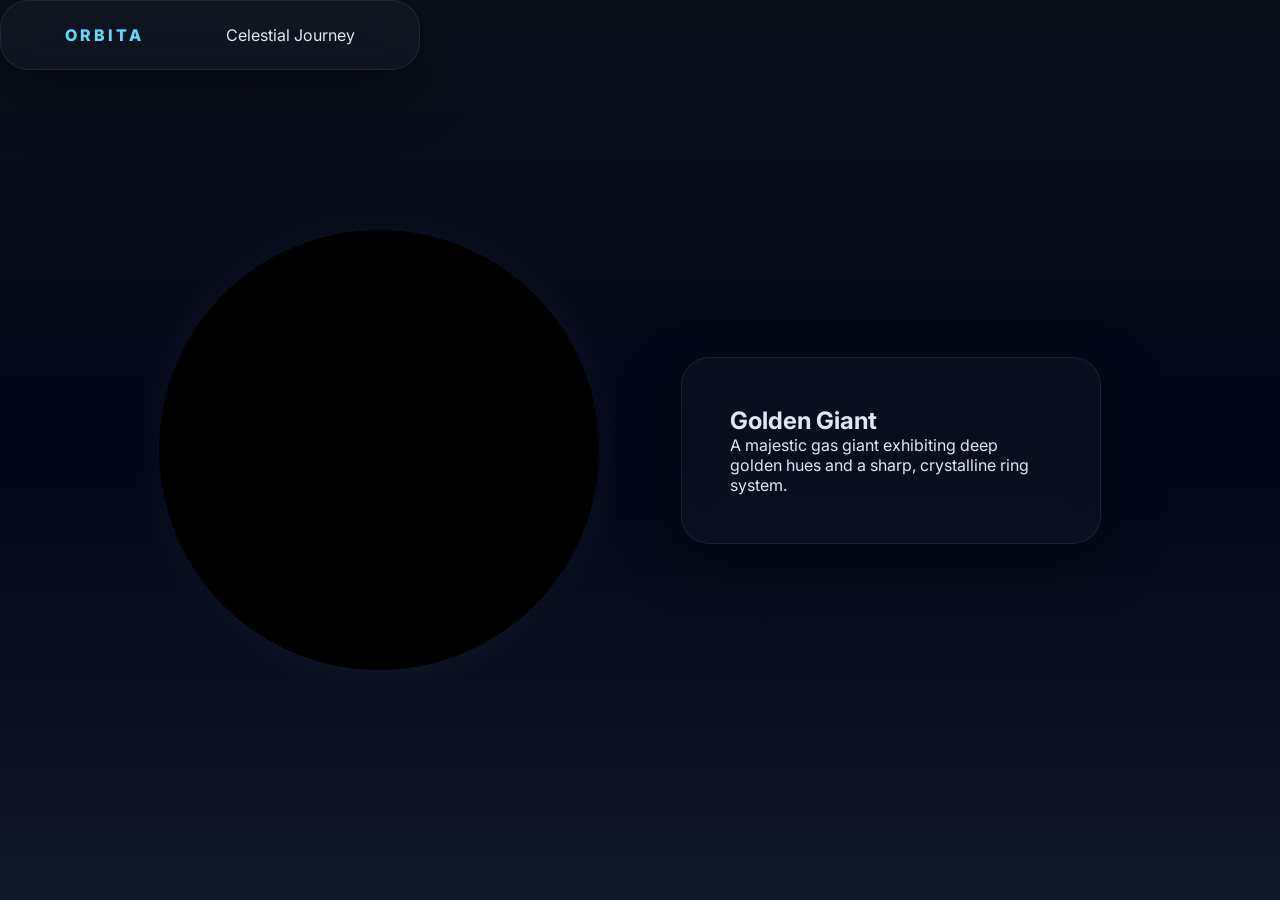
==== Aman/web-1/index.html @ 95250ec5 "orbita-web" ====
<!DOCTYPE html>
<html lang="en">
<head>
    <meta charset="UTF-8">
    <meta name="viewport" content="width=device-width, initial-scale=1.0">
    <title>ORBITA | Deep Space Portfolio</title>
    <link rel="stylesheet" href="style.css">
    <link href="https://fonts.googleapis.com/css2?family=Inter:wght@300;400;800&display=swap" rel="stylesheet">
</head>
<body>

    <nav class="navbar glass">
        <div class="logo">ORBITA</div>
        <div class="nav-links">
            <span>Celestial Journey</span>
        </div>
    </nav>

    <main class="container">
        <section class="planet-section">
            <div class="planet-visual"><div class="sphere img-p1"></div></div>
            <div class="planet-info glass">
                <h1>Golden Giant</h1>
                <p>A majestic gas giant exhibiting deep golden hues and a sharp, crystalline ring system.</p>
            </div>
        </section>

        <section class="planet-section">
            <div class="planet-visual"><div class="sphere img-p2"></div></div>
            <div class="planet-info glass">
                <h1>Saturn's Edge</h1>
                <p>Observe the granular detail of the rings, composed of millions of ice and rock particles.</p>
            </div>
        </section>

        <section class="planet-section">
            <div class="planet-visual"><div class="sphere img-p3"></div></div>
            <div class="planet-info glass">
                <h1>Aquatic World</h1>
                <p>A vibrant celestial body dominated by vast oceans and a protective atmosphere.</p>
            </div>
        </section>

        <section class="planet-section">
            <div class="planet-visual"><div class="sphere img-p4"></div></div>
            <div class="planet-info glass">
                <h1>Surface Topography</h1>
                <p>Radar mapping reveals the scorched, volcanic plains hidden beneath a thick cloud layer.</p>
            </div>
        </section>

        <section class="planet-section">
            <div class="planet-visual"><div class="sphere img-p5"></div></div>
            <div class="planet-info glass">
                <h1>Luminous Blue</h1>
                <p>An exoplanet featuring high-altitude ice crystals and a radiant blue scattered sky.</p>
            </div>
        </section>

        <section class="planet-section">
            <div class="planet-visual"><div class="sphere img-p6"></div></div>
            <div class="planet-info glass">
                <h1>Silent Orbit</h1>
                <p>A serene world hanging in the velvet silence of the outer solar system.</p>
            </div>
        </section>
        
        <section class="planet-section">
            <div class="planet-visual"><div class="sphere img-p7"></div></div>
            <div class="planet-info glass">
                <h1>The Ringmaster</h1>
                <p>The sixth planet from the Sun, famous for its extensive and beautiful ring system.</p>
            </div>
        </section>

        <section class="planet-section">
            <div class="planet-visual"><div class="sphere img-p8"></div></div>
            <div class="planet-info glass">
                <h1>Crimson Deserts</h1>
                <p>A rust-colored world defined by towering volcanoes and ancient, winding riverbeds frozen in time.</p>
            </div>
        </section>

        <section class="planet-section">
            <div class="planet-visual"><div class="sphere img-p9"></div></div>
            <div class="planet-info glass">
                <h1>Emerald Oasis</h1>
                <p>A rare terrestrial gem cradling life within its swirling clouds and deep sapphire basins.</p>
            </div>
        </section>
    </main>

    <script src="script.js"></script>
</body>
</html>
---- Aman/web-1/style.css ----
* { margin: 0; padding: 0; box-sizing: border-box; }

body {
    background: linear-gradient(180deg, #0a0f1a 0%, #020617 50%, #111827 100%);
    color: #e2e8f0;
    font-family: 'Inter', -apple-system, sans-serif;
    overflow: hidden;
}

.container {
    height: 100vh;
    overflow-y: scroll;
    scroll-snap-type: y mandatory;
    scroll-behavior: smooth;
}

.planet-section {
    height: 100vh;
    display: flex;
    align-items: center;
    justify-content: space-around;
    padding: 0 10%;
    scroll-snap-align: start;
}

.sphere {
    width: 400px;
    height: 400px;
    border-radius: 50%;
    background-size: cover;
    background-position: center;
    /* This inner shadow creates the 3D spherical effect */
    box-shadow: inset -30px -30px 70px rgba(0,0,0,0.9), 0 0 40px rgba(255,255,255,0.05);
    transition: transform 1.2s cubic-bezier(0.1, 1, 0.2, 1);
    background-color: #000; /* Keeps images with white backgrounds clean */
}

/* Image Integration */
.img-p1 { background-image: url('https://imgs.search.brave.com/tQeuYgsPbEvCzmIBMovWlY2BPvqAmj9EMXo7SExNDPQ/rs:fit:860:0:0:0/g:ce/aHR0cHM6Ly9tZWRp/YS5pc3RvY2twaG90/by5jb20vaWQvMTMw/NDAwMTM4Mi9waG90/by9zYXR1cm4tcGxh/bmV0LWdhcy1naWFu/dC0zZC1pbGx1c3Ry/YXRpb24tYmlnLXBs/YW5ldC13aXRoLXJp/bmcuanBnP3M9NjEyeDYx/MiZ3PTAmaz0yMCZjPWhuT1A2N3FM/VjFYcng2bWZ2cHpS/cXpGRE0wMXdUTDE5/cllYVEZ0cWdXcWM9'); }
.img-p2 { background-image: url('https://imgs.search.brave.com/FXDh12Mtr2i9oneaP8tMz9GBTfhMQ2XdVNe_d32BytY/rs:fit:500:0:1:0/g:ce/aHR0cHM6Ly9tZWRp/YS5nZXR0eWltYWdl/cy5jb20vaWQvMTUw/NzIxNTg0Ni9waG90/by9wbGFuZXQtc2F0/dXJuLmpwZz9zPTYx/Mng2MTImdz0wJms9/MjAmYz1YSUxvUGlC/WkFrTFBVM2l6R2xr/S3Npd2dMTkFXQnR6/TmcyblQwTEFWaVlr/PQ'); }
.img-p3 { background-image: url('https://imgs.search.brave.com/UDmBDSyn4u0bhZ2JC2B7IkX4-fL2xpRlBkn7ME9EZNE/rs:fit:500:0:1:0/g:ce/aHR0cHM6Ly9jZG4u/bW9zLmNtcy5mdXR1/cmVjZG4ubmV0L0tG/d1M2eEU2QTU4WXR0/ZHVONzcyd0EuanBn'); }
.img-p4 { background-image: url('https://imgs.search.brave.com/d9590UkEjFqTsePpWLg-2gyf0o5jUA9tLy3MxNkdFAU/rs:fit:860:0:0:0/g:ce/aHR0cHM6Ly9tZWRp/YS5nZXR0eWltYWdl/cy5jb20vaWQvNTQy/MzY1NjEyL3Bob3Rv/L3RoZS1wbGFuZXQt/dmVudXMtaXMtY2Fw/dHVyZWQtYnktdGhl/LW1hZ2VsbGFuLXBy/b2Jlcy1tYXBwaW5n/LXJhZGFyLWxvY2F0/aW9uLXZlbnVzLmpw/Zz9zPTYxMng2MTIm/dz0wJms9MjAmYz13/TGR3ZjRtUDdVSC1i/ckwxSnV5eDRoaDF0/YWNrajhmMXExWERl/ckRBLTRFPQ'); }
.img-p5 { background-image: url('https://imgs.search.brave.com/uTKtuBoyZL6467zBwbLwo2bIqyvqEoRIa6-5XRX-H6Q/rs:fit:860:0:0:0/g:ce/aHR0cHM6Ly9pbWcu/ZnJlZXBpay5jb20v/cHJlbWl1bS1waG90/by9wbGFuZXQtd2l0/aC1ibHVlLXNreS1j/bG91ZHMtaXRfOTQx/MjY1LTE5NTYzLmpw/Zz9zZW10PWFpc19o/eWJyaWQmdz03NDAm/cT04MA'); }
.img-p6 { background-image: url('https://imgs.search.brave.com/BgoPpq7mwx66Lt1VY7xhmNoCdVJuiHKCGlnyTPDWA_k/rs:fit:860:0:0:0/g:ce/aHR0cHM6Ly90NC5m/dGNkbi5uZXQvanBn/LzAxLzAyLzQzLzU3/LzM2MF9GXzEwMjQz/NTc5MF9lZTVQZmZB/N1djVW1DWkdiQUFK/UUNtZ2RXNmdFa2E2/Ri5qcGc'); }
.img-p7 { background-image: url('https://imgs.search.brave.com/OXOhAgWTkBa-eBngF82jHY9M4mR_YtRs1JGSlHtalS0/rs:fit:860:0:0:0/g:ce/aHR0cHM6Ly9tZWRp/YS5pc3RvY2twaG90/by5jb20vaWQvMTgy/NDM4NzM1Mi9waG90/by9zYXR1cm4tcGxh/bmV0LWluLXRoZS12/ZWx2ZXR5LWRlcHRo/cy1vZi1zcGFjZS1z/YXR1cm4tdGhlLW1h/Z25pZmljZW50LXJp/bmdlZC1naWFudC1k/YW5jZXMtaW4uanBn/P3M9NjEyeDYxMiZ3/PTAmaz0yMCZjPWtY/MVhMSDc1VWFweGNK/a0xtVWI4Z2wySEk2/bVFmbDM1QVA5VFFa/MW0tUGs9'); }
.img-p8 { background-image: url('https://imgs.search.brave.com/kkQTppYUevCHrhQtyL8kVmQLFA0fxcy9bZix5dcSrd0/rs:fit:500:0:1:0/g:ce/aHR0cHM6Ly9tZWRp/YS5pc3RvY2twaG90/by5jb20vaWQvMTE0/Mjk4MDg3Ni9waG90/by9tYXJzLXBsYW5l/dC1pc29sYXRlZC1p/bi13aGl0ZS5qcGc_/cz02MTJ4NjEyJnc9/MCZrPTIwJmM9YU5N/elJZQ2xpc3pHODhK/VXFpWVQ4V0hMaTlm/cjB6dFVYVWhRMWhJ/UVNYRT0'); }
.img-p9 { background-image: url('https://imgs.search.brave.com/E9ZiPZlI6DV61P3_UUmAVBPp88P5tbklHVY1bHqYS1o/rs:fit:500:0:1:0/g:ce/aHR0cHM6Ly9pLnBp/bmltZy5jb20vb3Jp/Z2luYWxzLzAwLzky/LzBmLzAwOTIwZjZj/OGE0NDA0MTZjOWJh/M2ZmY2E3NmZhYWQy/LmpwZw'); }

.glass {
    background: rgba(255, 255, 255, 0.03);
    backdrop-filter: blur(20px);
    -webkit-backdrop-filter: blur(20px);
    border: 1px solid rgba(255, 255, 255, 0.08);
    padding: 3rem;
    border-radius: 28px;
    max-width: 420px;
    box-shadow: 0 20px 60px rgba(0,0,0,0.4);
}

.navbar {
    position: fixed;
    top: 0; width: 100%;
    padding: 1.5rem 5%;
    display: flex;
    justify-content: space-between;
    z-index: 100;
}

.logo { font-weight: 800; color: #61dafb; letter-spacing: 3px; }

/* Subtle Floating Animation */
.planet-visual { animation: float 5s ease-in-out infinite; }
@keyframes float {
    0%, 100% { transform: translateY(0); }
    50% { transform: translateY(-20px); }
}
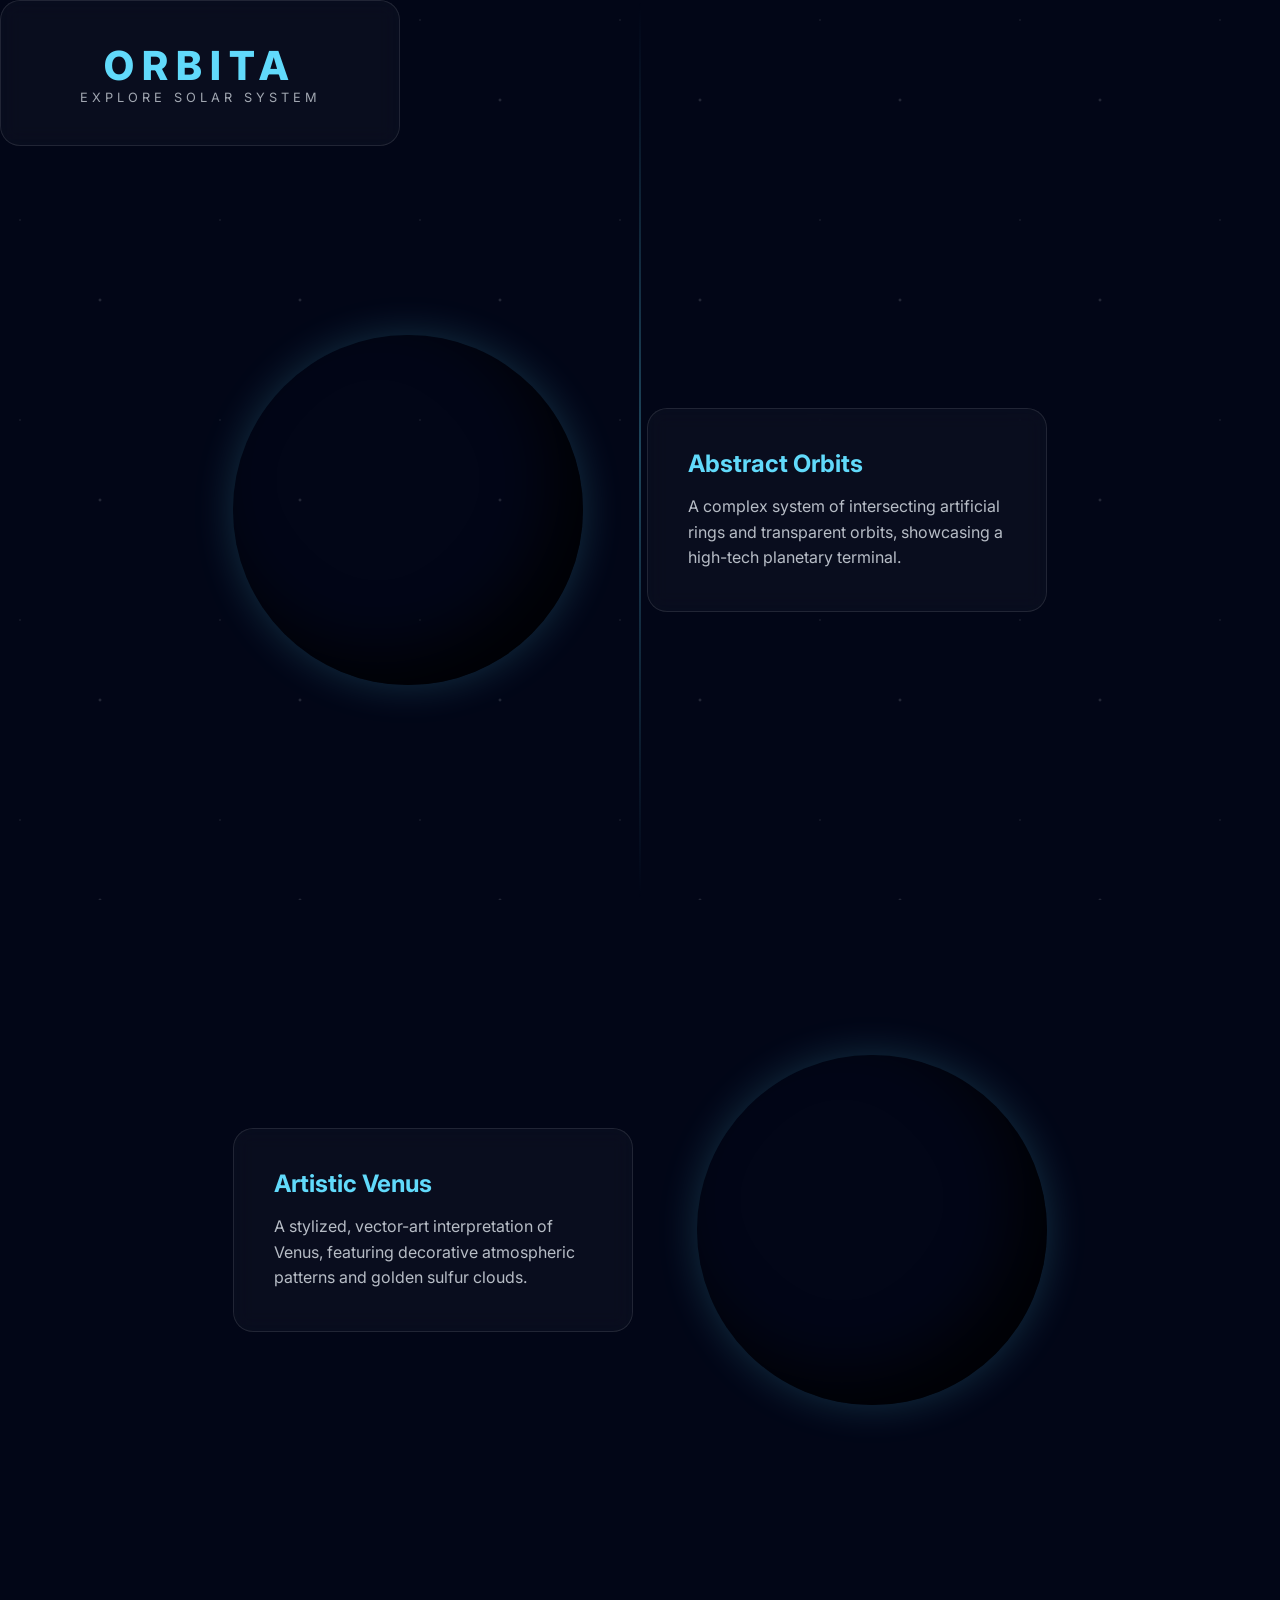
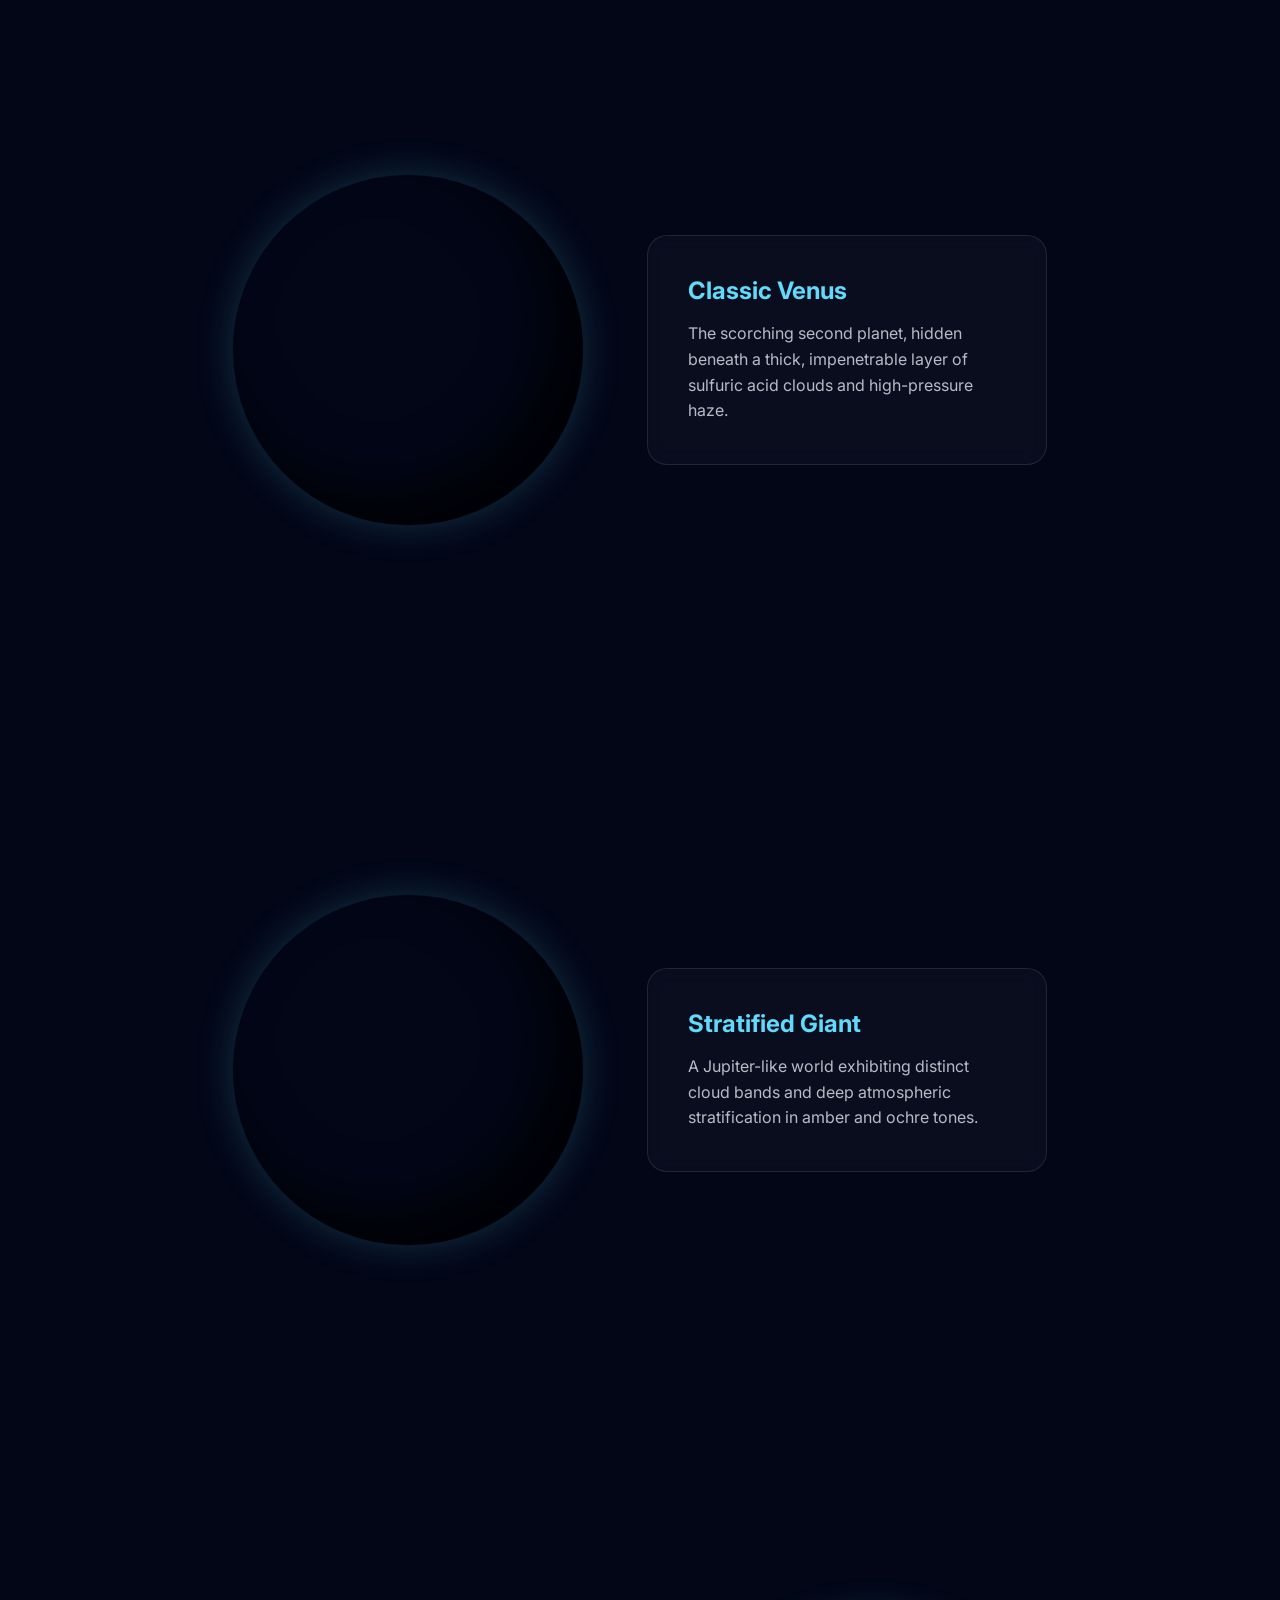
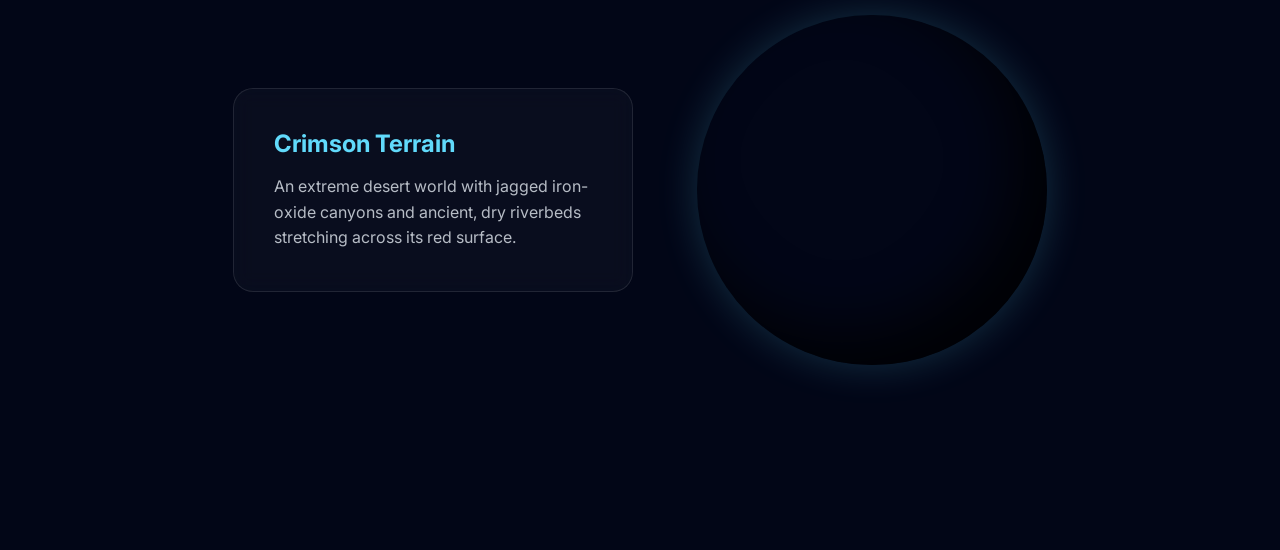
==== commit a16d25f1: "Merge branch 'main' of https://github.com/rishab11250/Prompt-Pirates yes" ====
--- a/Aman/web-1/index.html
+++ b/Aman/web-1/index.html
@@ -3,89 +3,60 @@
 <head>
     <meta charset="UTF-8">
     <meta name="viewport" content="width=device-width, initial-scale=1.0">
-    <title>ORBITA | Deep Space Portfolio</title>
+    <title>ORBITA | Explore Solar System</title>
     <link rel="stylesheet" href="style.css">
     <link href="https://fonts.googleapis.com/css2?family=Inter:wght@300;400;800&display=swap" rel="stylesheet">
 </head>
 <body>
-
+    <div class="stars"></div>
+    
     <nav class="navbar glass">
         <div class="logo">ORBITA</div>
-        <div class="nav-links">
-            <span>Celestial Journey</span>
-        </div>
+        <div class="tagline">EXPLORE SOLAR SYSTEM</div>
     </nav>
 
+    <div class="orbit-path"></div>
+
     <main class="container">
-        <section class="planet-section">
-            <div class="planet-visual"><div class="sphere img-p1"></div></div>
+        <section class="planet-row left">
+            <div class="planet-visual"><div class="sphere p1"></div></div>
             <div class="planet-info glass">
-                <h1>Golden Giant</h1>
-                <p>A majestic gas giant exhibiting deep golden hues and a sharp, crystalline ring system.</p>
+                <h1>Abstract Orbits</h1>
+                <p>A complex system of intersecting artificial rings and transparent orbits, showcasing a high-tech planetary terminal.</p>
             </div>
         </section>
 
-        <section class="planet-section">
-            <div class="planet-visual"><div class="sphere img-p2"></div></div>
+        <section class="planet-row right">
+            <div class="planet-visual"><div class="sphere p2"></div></div>
             <div class="planet-info glass">
-                <h1>Saturn's Edge</h1>
-                <p>Observe the granular detail of the rings, composed of millions of ice and rock particles.</p>
+                <h1>Artistic Venus</h1>
+                <p>A stylized, vector-art interpretation of Venus, featuring decorative atmospheric patterns and golden sulfur clouds.</p>
             </div>
         </section>
 
-        <section class="planet-section">
-            <div class="planet-visual"><div class="sphere img-p3"></div></div>
+        <section class="planet-row left">
+            <div class="planet-visual"><div class="sphere p3"></div></div>
             <div class="planet-info glass">
-                <h1>Aquatic World</h1>
-                <p>A vibrant celestial body dominated by vast oceans and a protective atmosphere.</p>
+                <h1>Classic Venus</h1>
+                <p>The scorching second planet, hidden beneath a thick, impenetrable layer of sulfuric acid clouds and high-pressure haze.</p>
             </div>
         </section>
 
-        <section class="planet-section">
-            <div class="planet-visual"><div class="sphere img-p4"></div></div>
+       
+
+        <section class="planet-row left">
+            <div class="planet-visual"><div class="sphere p5"></div></div>
             <div class="planet-info glass">
-                <h1>Surface Topography</h1>
-                <p>Radar mapping reveals the scorched, volcanic plains hidden beneath a thick cloud layer.</p>
+                <h1>Stratified Giant</h1>
+                <p>A Jupiter-like world exhibiting distinct cloud bands and deep atmospheric stratification in amber and ochre tones.</p>
             </div>
         </section>
 
-        <section class="planet-section">
-            <div class="planet-visual"><div class="sphere img-p5"></div></div>
+        <section class="planet-row right">
+            <div class="planet-visual"><div class="sphere p6"></div></div>
             <div class="planet-info glass">
-                <h1>Luminous Blue</h1>
-                <p>An exoplanet featuring high-altitude ice crystals and a radiant blue scattered sky.</p>
-            </div>
-        </section>
-
-        <section class="planet-section">
-            <div class="planet-visual"><div class="sphere img-p6"></div></div>
-            <div class="planet-info glass">
-                <h1>Silent Orbit</h1>
-                <p>A serene world hanging in the velvet silence of the outer solar system.</p>
-            </div>
-        </section>
-        
-        <section class="planet-section">
-            <div class="planet-visual"><div class="sphere img-p7"></div></div>
-            <div class="planet-info glass">
-                <h1>The Ringmaster</h1>
-                <p>The sixth planet from the Sun, famous for its extensive and beautiful ring system.</p>
-            </div>
-        </section>
-
-        <section class="planet-section">
-            <div class="planet-visual"><div class="sphere img-p8"></div></div>
-            <div class="planet-info glass">
-                <h1>Crimson Deserts</h1>
-                <p>A rust-colored world defined by towering volcanoes and ancient, winding riverbeds frozen in time.</p>
-            </div>
-        </section>
-
-        <section class="planet-section">
-            <div class="planet-visual"><div class="sphere img-p9"></div></div>
-            <div class="planet-info glass">
-                <h1>Emerald Oasis</h1>
-                <p>A rare terrestrial gem cradling life within its swirling clouds and deep sapphire basins.</p>
+                <h1>Crimson Terrain</h1>
+                <p>An extreme desert world with jagged iron-oxide canyons and ancient, dry riverbeds stretching across its red surface.</p>
             </div>
         </section>
     </main>
--- a/Aman/web-1/style.css
+++ b/Aman/web-1/style.css
@@ -1,76 +1,101 @@
 * { margin: 0; padding: 0; box-sizing: border-box; }
 
 body {
-    background: linear-gradient(180deg, #0a0f1a 0%, #020617 50%, #111827 100%);
+    background: #020617;
     color: #e2e8f0;
-    font-family: 'Inter', -apple-system, sans-serif;
-    overflow: hidden;
+    font-family: 'Inter', sans-serif;
+    overflow-x: hidden;
 }
 
-.container {
-    height: 100vh;
-    overflow-y: scroll;
-    scroll-snap-type: y mandatory;
-    scroll-behavior: smooth;
+/* Background & Orbit Line */
+.stars {
+    position: fixed;
+    top: 0; left: 0; width: 100%; height: 100%;
+    background: radial-gradient(1px 1px at 10% 10%, #fff, transparent),
+                radial-gradient(2px 2px at 50% 50%, #fff, transparent);
+    background-size: 200px 200px;
+    opacity: 0.2;
+    z-index: -1;
 }
 
-.planet-section {
-    height: 100vh;
-    display: flex;
-    align-items: center;
-    justify-content: space-around;
-    padding: 0 10%;
-    scroll-snap-align: start;
+.orbit-path {
+    position: fixed;
+    top: 0; left: 50%;
+    width: 2px; height: 100%;
+    background: linear-gradient(to bottom, transparent, rgba(97, 218, 251, 0.3), transparent);
+    transform: translateX(-50%);
+    z-index: 0;
 }
 
-.sphere {
-    width: 400px;
-    height: 400px;
-    border-radius: 50%;
-    background-size: cover;
-    background-position: center;
-    /* This inner shadow creates the 3D spherical effect */
-    box-shadow: inset -30px -30px 70px rgba(0,0,0,0.9), 0 0 40px rgba(255,255,255,0.05);
-    transition: transform 1.2s cubic-bezier(0.1, 1, 0.2, 1);
-    background-color: #000; /* Keeps images with white backgrounds clean */
-}
-
-/* Image Integration */
-.img-p1 { background-image: url('https://imgs.search.brave.com/tQeuYgsPbEvCzmIBMovWlY2BPvqAmj9EMXo7SExNDPQ/rs:fit:860:0:0:0/g:ce/aHR0cHM6Ly9tZWRp/YS5pc3RvY2twaG90/by5jb20vaWQvMTMw/NDAwMTM4Mi9waG90/by9zYXR1cm4tcGxh/bmV0LWdhcy1naWFu/dC0zZC1pbGx1c3Ry/YXRpb24tYmlnLXBs/YW5ldC13aXRoLXJp/bmcuanBnP3M9NjEyeDYx/MiZ3PTAmaz0yMCZjPWhuT1A2N3FM/VjFYcng2bWZ2cHpS/cXpGRE0wMXdUTDE5/cllYVEZ0cWdXcWM9'); }
-.img-p2 { background-image: url('https://imgs.search.brave.com/FXDh12Mtr2i9oneaP8tMz9GBTfhMQ2XdVNe_d32BytY/rs:fit:500:0:1:0/g:ce/aHR0cHM6Ly9tZWRp/YS5nZXR0eWltYWdl/cy5jb20vaWQvMTUw/NzIxNTg0Ni9waG90/by9wbGFuZXQtc2F0/dXJuLmpwZz9zPTYx/Mng2MTImdz0wJms9/MjAmYz1YSUxvUGlC/WkFrTFBVM2l6R2xr/S3Npd2dMTkFXQnR6/TmcyblQwTEFWaVlr/PQ'); }
-.img-p3 { background-image: url('https://imgs.search.brave.com/UDmBDSyn4u0bhZ2JC2B7IkX4-fL2xpRlBkn7ME9EZNE/rs:fit:500:0:1:0/g:ce/aHR0cHM6Ly9jZG4u/bW9zLmNtcy5mdXR1/cmVjZG4ubmV0L0tG/d1M2eEU2QTU4WXR0/ZHVONzcyd0EuanBn'); }
-.img-p4 { background-image: url('https://imgs.search.brave.com/d9590UkEjFqTsePpWLg-2gyf0o5jUA9tLy3MxNkdFAU/rs:fit:860:0:0:0/g:ce/aHR0cHM6Ly9tZWRp/YS5nZXR0eWltYWdl/cy5jb20vaWQvNTQy/MzY1NjEyL3Bob3Rv/L3RoZS1wbGFuZXQt/dmVudXMtaXMtY2Fw/dHVyZWQtYnktdGhl/LW1hZ2VsbGFuLXBy/b2Jlcy1tYXBwaW5n/LXJhZGFyLWxvY2F0/aW9uLXZlbnVzLmpw/Zz9zPTYxMng2MTIm/dz0wJms9MjAmYz13/TGR3ZjRtUDdVSC1i/ckwxSnV5eDRoaDF0/YWNrajhmMXExWERl/ckRBLTRFPQ'); }
-.img-p5 { background-image: url('https://imgs.search.brave.com/uTKtuBoyZL6467zBwbLwo2bIqyvqEoRIa6-5XRX-H6Q/rs:fit:860:0:0:0/g:ce/aHR0cHM6Ly9pbWcu/ZnJlZXBpay5jb20v/cHJlbWl1bS1waG90/by9wbGFuZXQtd2l0/aC1ibHVlLXNreS1j/bG91ZHMtaXRfOTQx/MjY1LTE5NTYzLmpw/Zz9zZW10PWFpc19o/eWJyaWQmdz03NDAm/cT04MA'); }
-.img-p6 { background-image: url('https://imgs.search.brave.com/BgoPpq7mwx66Lt1VY7xhmNoCdVJuiHKCGlnyTPDWA_k/rs:fit:860:0:0:0/g:ce/aHR0cHM6Ly90NC5m/dGNkbi5uZXQvanBn/LzAxLzAyLzQzLzU3/LzM2MF9GXzEwMjQz/NTc5MF9lZTVQZmZB/N1djVW1DWkdiQUFK/UUNtZ2RXNmdFa2E2/Ri5qcGc'); }
-.img-p7 { background-image: url('https://imgs.search.brave.com/OXOhAgWTkBa-eBngF82jHY9M4mR_YtRs1JGSlHtalS0/rs:fit:860:0:0:0/g:ce/aHR0cHM6Ly9tZWRp/YS5pc3RvY2twaG90/by5jb20vaWQvMTgy/NDM4NzM1Mi9waG90/by9zYXR1cm4tcGxh/bmV0LWluLXRoZS12/ZWx2ZXR5LWRlcHRo/cy1vZi1zcGFjZS1z/YXR1cm4tdGhlLW1h/Z25pZmljZW50LXJp/bmdlZC1naWFudC1k/YW5jZXMtaW4uanBn/P3M9NjEyeDYxMiZ3/PTAmaz0yMCZjPWtY/MVhMSDc1VWFweGNK/a0xtVWI4Z2wySEk2/bVFmbDM1QVA5VFFa/MW0tUGs9'); }
-.img-p8 { background-image: url('https://imgs.search.brave.com/kkQTppYUevCHrhQtyL8kVmQLFA0fxcy9bZix5dcSrd0/rs:fit:500:0:1:0/g:ce/aHR0cHM6Ly9tZWRp/YS5pc3RvY2twaG90/by5jb20vaWQvMTE0/Mjk4MDg3Ni9waG90/by9tYXJzLXBsYW5l/dC1pc29sYXRlZC1p/bi13aGl0ZS5qcGc_/cz02MTJ4NjEyJnc9/MCZrPTIwJmM9YU5N/elJZQ2xpc3pHODhK/VXFpWVQ4V0hMaTlm/cjB6dFVYVWhRMWhJ/UVNYRT0'); }
-.img-p9 { background-image: url('https://imgs.search.brave.com/E9ZiPZlI6DV61P3_UUmAVBPp88P5tbklHVY1bHqYS1o/rs:fit:500:0:1:0/g:ce/aHR0cHM6Ly9pLnBp/bmltZy5jb20vb3Jp/Z2luYWxzLzAwLzky/LzBmLzAwOTIwZjZj/OGE0NDA0MTZjOWJh/M2ZmY2E3NmZhYWQy/LmpwZw'); }
-
-.glass {
-    background: rgba(255, 255, 255, 0.03);
-    backdrop-filter: blur(20px);
-    -webkit-backdrop-filter: blur(20px);
-    border: 1px solid rgba(255, 255, 255, 0.08);
-    padding: 3rem;
-    border-radius: 28px;
-    max-width: 420px;
-    box-shadow: 0 20px 60px rgba(0,0,0,0.4);
-}
-
+/* Navigation */
 .navbar {
     position: fixed;
     top: 0; width: 100%;
-    padding: 1.5rem 5%;
-    display: flex;
-    justify-content: space-between;
+    text-align: center;
+    padding: 1.5rem;
     z-index: 100;
 }
+.logo { font-size: 2.5rem; font-weight: 800; color: #61dafb; letter-spacing: 8px; }
+.tagline { font-size: 0.8rem; letter-spacing: 4px; opacity: 0.7; }
 
-.logo { font-weight: 800; color: #61dafb; letter-spacing: 3px; }
+/* Layout Grid */
+.container { padding-top: 150px; }
 
-/* Subtle Floating Animation */
-.planet-visual { animation: float 5s ease-in-out infinite; }
-@keyframes float {
-    0%, 100% { transform: translateY(0); }
-    50% { transform: translateY(-20px); }
-}+.planet-row {
+    display: flex;
+    align-items: center;
+    justify-content: center;
+    min-height: 80vh;
+    padding: 0 5%;
+    gap: 4rem;
+    opacity: 0;
+    transition: all 1.2s ease-out;
+}
+
+.planet-row.left { transform: translateX(-100px); flex-direction: row; }
+.planet-row.right { transform: translateX(100px); flex-direction: row-reverse; }
+
+.planet-row.visible {
+    opacity: 1;
+    transform: translateX(0);
+}
+
+/* The Sphere (Shape Correction) */
+.sphere {
+    width: 350px;
+    height: 350px;
+    border-radius: 50%; /* Makes it perfectly round */
+    background-size: cover;
+    background-position: center;
+    box-shadow: 
+        inset -30px -30px 60px rgba(0,0,0,0.8),
+        0 0 40px rgba(97, 218, 251, 0.2);
+    animation: rotate 30s linear infinite;
+}
+
+@keyframes rotate {
+    from { filter: hue-rotate(0deg); }
+    to { filter: hue-rotate(360deg); }
+}
+
+/* Images */
+.p1 { background-image: url('https://images.pexels.com/photos/36008923/pexels-photo-36008923.jpeg?auto=compress&cs=tinysrgb&w=500'); }
+.p2 { background-image: url('https://media.gettyimages.com/id/1359393157/vector/venus-illustration.jpg?s=612x612&w=0&k=20&c=MvuXLwruRQCF78vDUGTwtvbF-FW0WMn4hbJscvTQIHc='); }
+.p3 { background-image: url('https://media.gettyimages.com/id/460713161/vector/venus-artwork.jpg?s=612x612&w=0&k=20&c=neRu2nnTEdyMYyLjXNSoknzw_9-ZKMAY2qw9OBiAywE='); }
+.p4 { background-image: url('https://esahubble.org/media/archives/images/medium/jupiter-auroras1.jpg'); }
+.p5 { background-image: url('https://cdn.mos.cms.futurecdn.net/uVwrSjfVvkGwk9y6zNJMob.jpg'); }
+.p6 { background-image: url('https://plus.unsplash.com/premium_photo-1678820783285-192e0355183c?fm=jpg&q=60&w=3000'); }
+
+/* Glass Cards */
+.glass {
+    background: rgba(255, 255, 255, 0.03);
+    backdrop-filter: blur(10px);
+    border: 1px solid rgba(255, 255, 255, 0.1);
+    padding: 2.5rem;
+    border-radius: 20px;
+    max-width: 400px;
+}
+
+.glass h1 { color: #61dafb; margin-bottom: 1rem; }
+.glass p { line-height: 1.6; opacity: 0.8; }
+
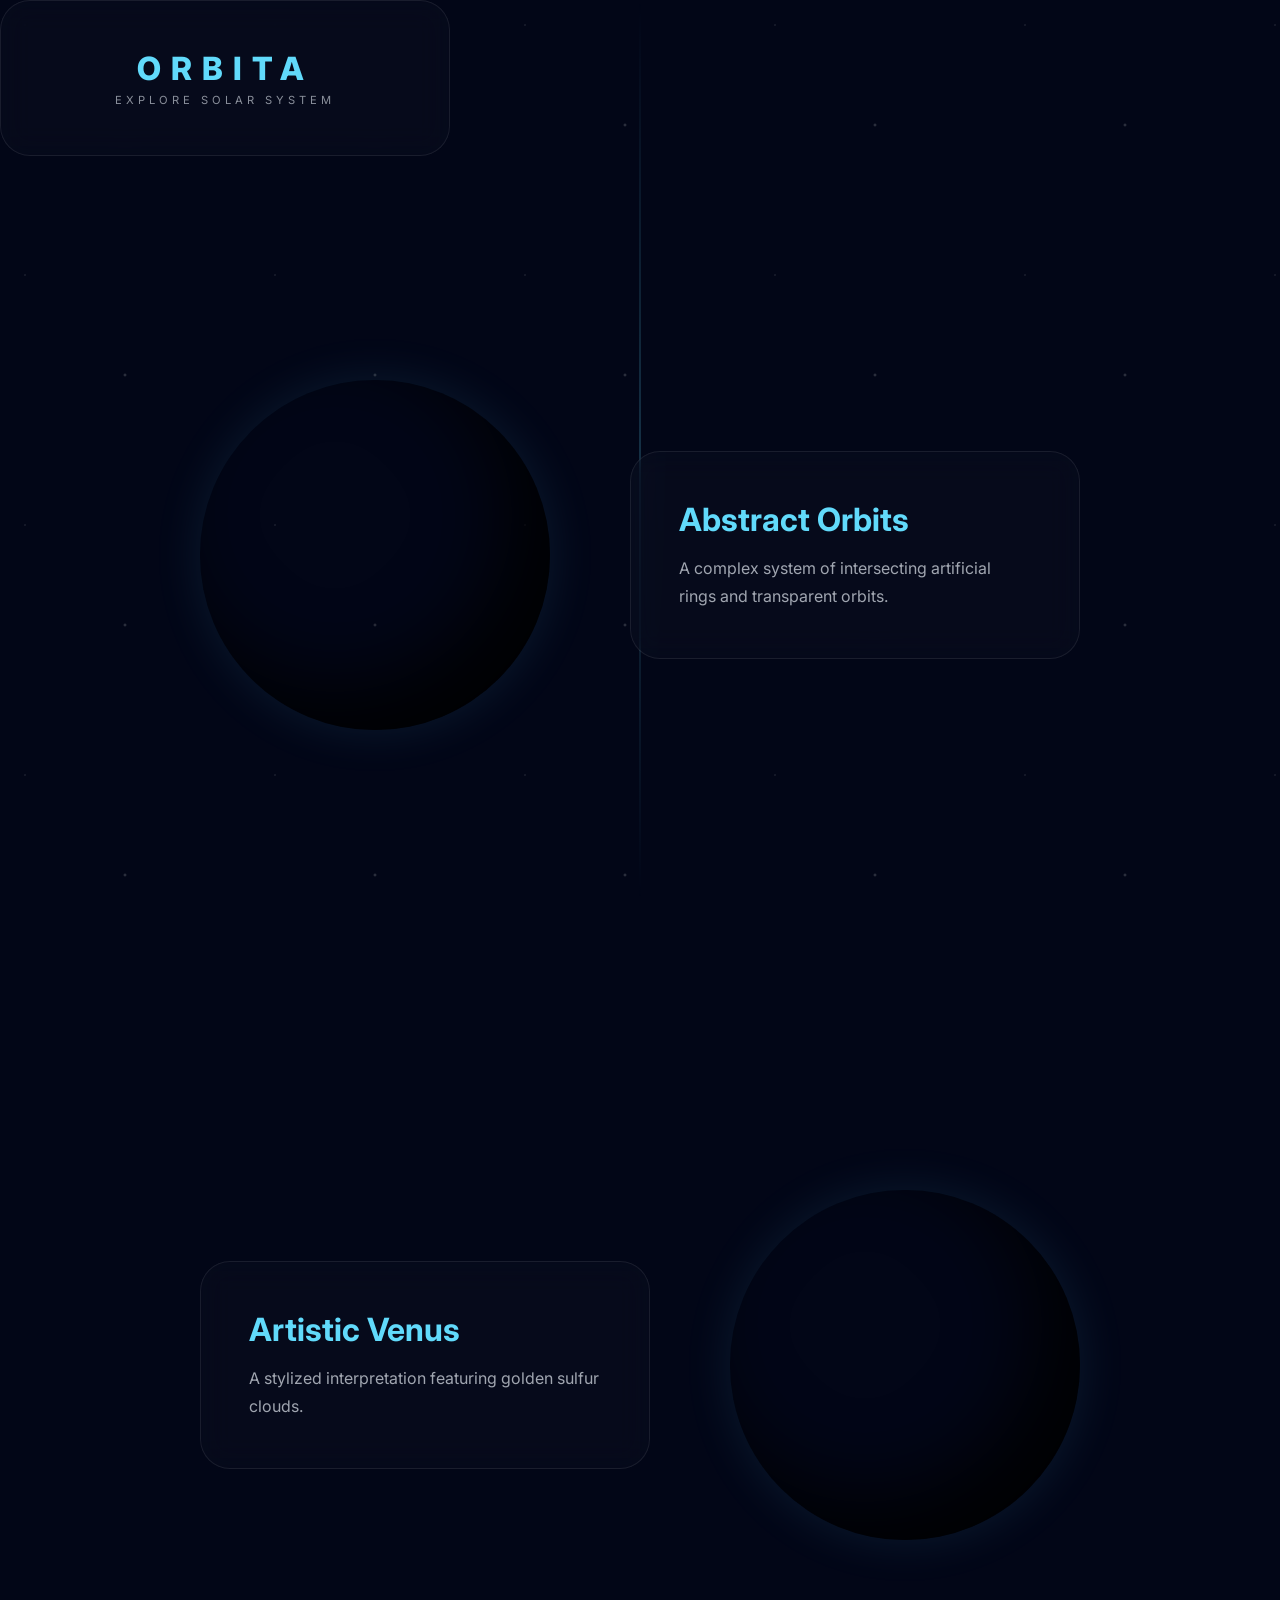
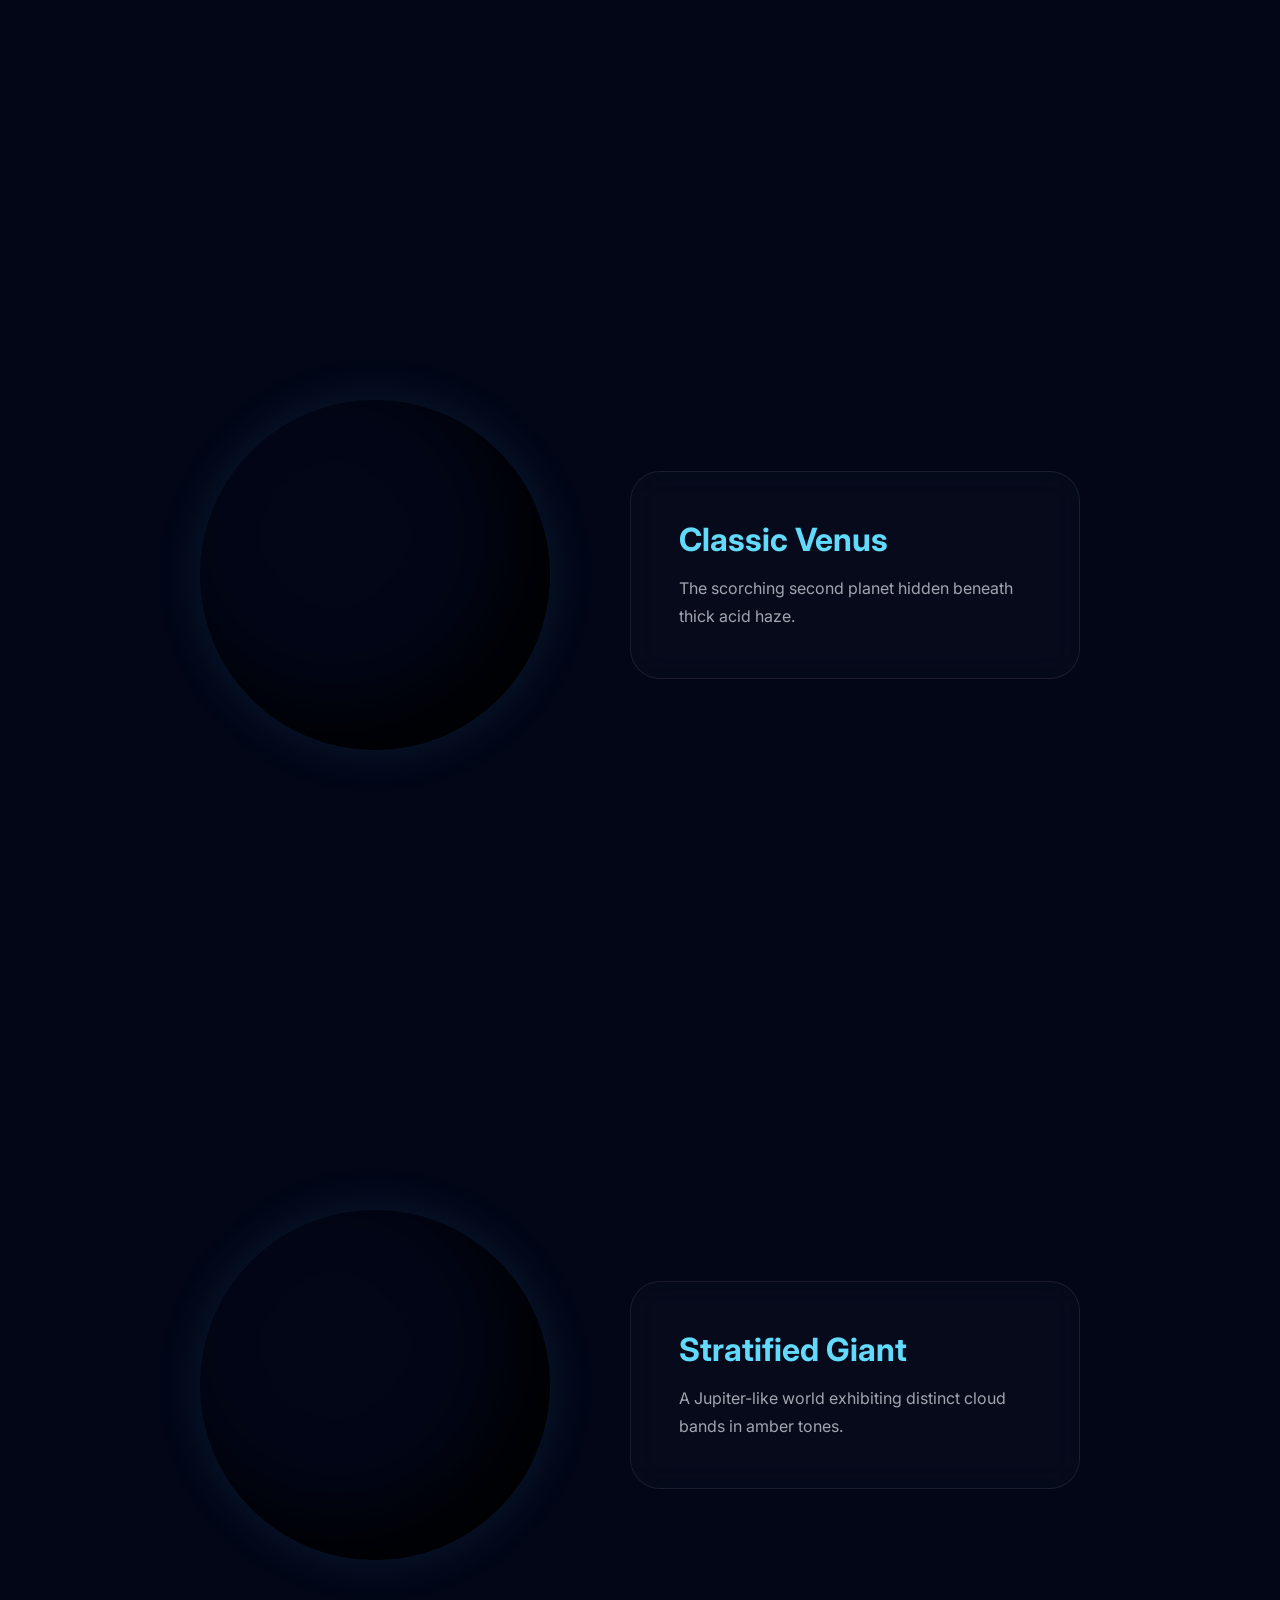
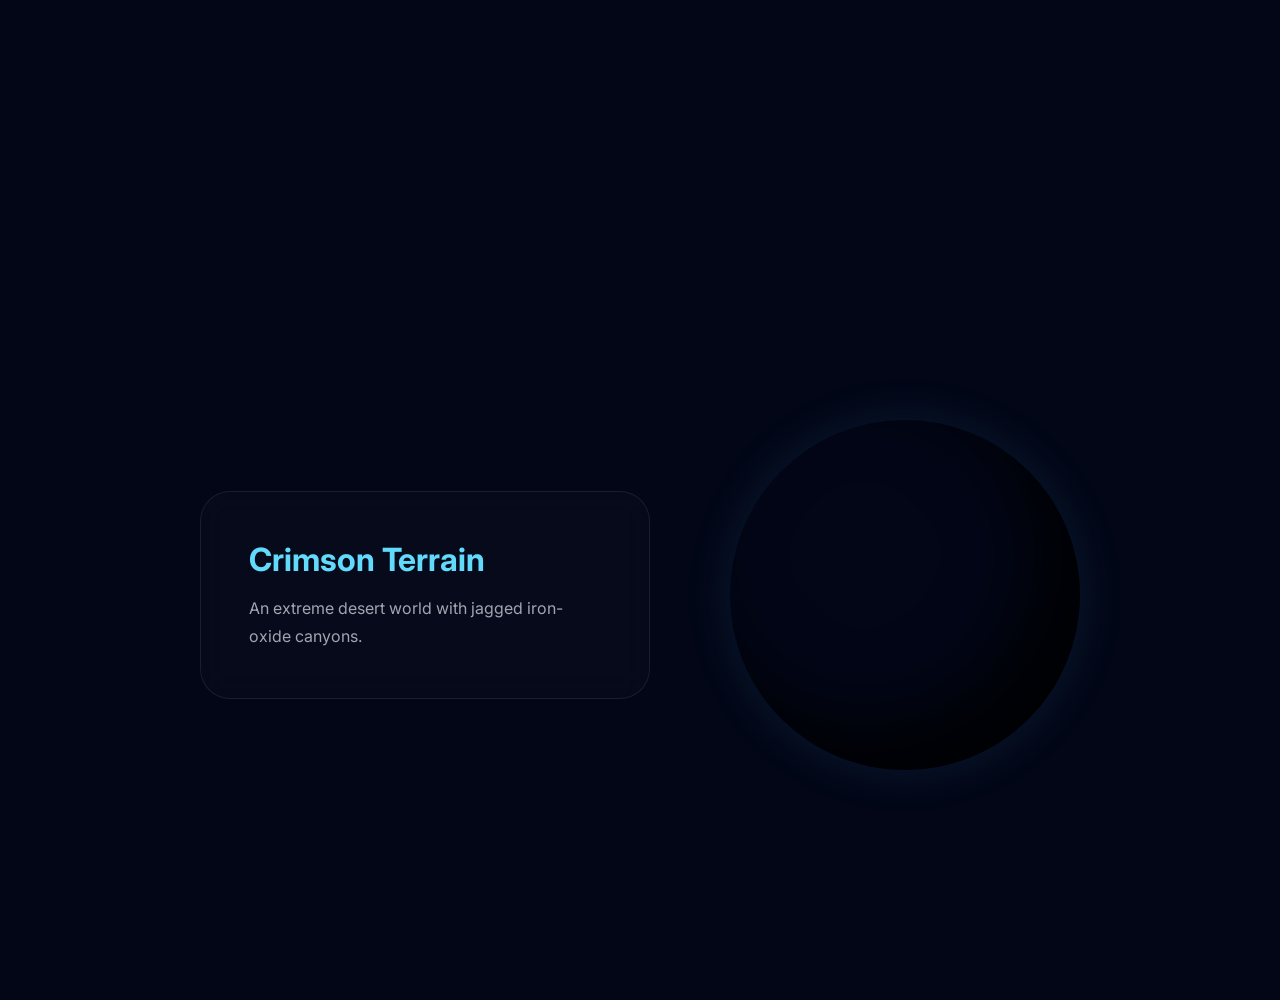
==== commit db711263: "web-2 improved" ====
--- a/Aman/web-1/index.html
+++ b/Aman/web-1/index.html
@@ -9,20 +9,23 @@
 </head>
 <body>
     <div class="stars"></div>
-    
+    <div class="orbit-path"></div>
+
+    <audio id="bg-music" loop preload="auto">
+        <source src="https://www.soundhelix.com/examples/mp3/SoundHelix-Song-1.mp3" type="audio/mpeg">
+    </audio>
+
     <nav class="navbar glass">
         <div class="logo">ORBITA</div>
         <div class="tagline">EXPLORE SOLAR SYSTEM</div>
     </nav>
-
-    <div class="orbit-path"></div>
 
     <main class="container">
         <section class="planet-row left">
             <div class="planet-visual"><div class="sphere p1"></div></div>
             <div class="planet-info glass">
                 <h1>Abstract Orbits</h1>
-                <p>A complex system of intersecting artificial rings and transparent orbits, showcasing a high-tech planetary terminal.</p>
+                <p>A complex system of intersecting artificial rings and transparent orbits.</p>
             </div>
         </section>
 
@@ -30,7 +33,7 @@
             <div class="planet-visual"><div class="sphere p2"></div></div>
             <div class="planet-info glass">
                 <h1>Artistic Venus</h1>
-                <p>A stylized, vector-art interpretation of Venus, featuring decorative atmospheric patterns and golden sulfur clouds.</p>
+                <p>A stylized interpretation featuring golden sulfur clouds.</p>
             </div>
         </section>
 
@@ -38,17 +41,15 @@
             <div class="planet-visual"><div class="sphere p3"></div></div>
             <div class="planet-info glass">
                 <h1>Classic Venus</h1>
-                <p>The scorching second planet, hidden beneath a thick, impenetrable layer of sulfuric acid clouds and high-pressure haze.</p>
+                <p>The scorching second planet hidden beneath thick acid haze.</p>
             </div>
         </section>
-
-       
 
         <section class="planet-row left">
             <div class="planet-visual"><div class="sphere p5"></div></div>
             <div class="planet-info glass">
                 <h1>Stratified Giant</h1>
-                <p>A Jupiter-like world exhibiting distinct cloud bands and deep atmospheric stratification in amber and ochre tones.</p>
+                <p>A Jupiter-like world exhibiting distinct cloud bands in amber tones.</p>
             </div>
         </section>
 
@@ -56,7 +57,7 @@
             <div class="planet-visual"><div class="sphere p6"></div></div>
             <div class="planet-info glass">
                 <h1>Crimson Terrain</h1>
-                <p>An extreme desert world with jagged iron-oxide canyons and ancient, dry riverbeds stretching across its red surface.</p>
+                <p>An extreme desert world with jagged iron-oxide canyons.</p>
             </div>
         </section>
     </main>
--- a/Aman/web-1/style.css
+++ b/Aman/web-1/style.css
@@ -7,52 +7,56 @@
     overflow-x: hidden;
 }
 
-/* Background & Orbit Line */
+/* Star Background */
 .stars {
     position: fixed;
     top: 0; left: 0; width: 100%; height: 100%;
     background: radial-gradient(1px 1px at 10% 10%, #fff, transparent),
                 radial-gradient(2px 2px at 50% 50%, #fff, transparent);
-    background-size: 200px 200px;
-    opacity: 0.2;
+    background-size: 250px 250px;
+    opacity: 0.25;
     z-index: -1;
 }
 
+/* Center Orbit Line */
 .orbit-path {
     position: fixed;
     top: 0; left: 50%;
-    width: 2px; height: 100%;
-    background: linear-gradient(to bottom, transparent, rgba(97, 218, 251, 0.3), transparent);
+    width: 1px; height: 100%;
+    background: linear-gradient(to bottom, transparent, rgba(97, 218, 251, 0.4), transparent);
     transform: translateX(-50%);
     z-index: 0;
 }
 
-/* Navigation */
+/* Navbar */
 .navbar {
     position: fixed;
     top: 0; width: 100%;
     text-align: center;
     padding: 1.5rem;
     z-index: 100;
+    background: rgba(2, 6, 23, 0.7);
+    backdrop-filter: blur(10px);
 }
-.logo { font-size: 2.5rem; font-weight: 800; color: #61dafb; letter-spacing: 8px; }
-.tagline { font-size: 0.8rem; letter-spacing: 4px; opacity: 0.7; }
+.logo { font-size: 2rem; font-weight: 800; color: #61dafb; letter-spacing: 10px; }
+.tagline { font-size: 0.7rem; letter-spacing: 4px; opacity: 0.6; margin-top: 5px; }
 
-/* Layout Grid */
+/* Content Container */
 .container { padding-top: 150px; }
 
 .planet-row {
     display: flex;
     align-items: center;
     justify-content: center;
-    min-height: 80vh;
-    padding: 0 5%;
-    gap: 4rem;
+    min-height: 90vh;
+    padding: 0 10%;
+    gap: 5rem;
     opacity: 0;
-    transition: all 1.2s ease-out;
+    transition: all 1.5s cubic-bezier(0.16, 1, 0.3, 1);
 }
 
-.planet-row.left { transform: translateX(-100px); flex-direction: row; }
+/* Entrance Animations */
+.planet-row.left { transform: translateX(-100px); }
 .planet-row.right { transform: translateX(100px); flex-direction: row-reverse; }
 
 .planet-row.visible {
@@ -60,17 +64,15 @@
     transform: translateX(0);
 }
 
-/* The Sphere (Shape Correction) */
+/* Planet Sphere */
 .sphere {
     width: 350px;
     height: 350px;
-    border-radius: 50%; /* Makes it perfectly round */
+    border-radius: 50%;
     background-size: cover;
     background-position: center;
-    box-shadow: 
-        inset -30px -30px 60px rgba(0,0,0,0.8),
-        0 0 40px rgba(97, 218, 251, 0.2);
-    animation: rotate 30s linear infinite;
+    box-shadow: inset -40px -40px 80px rgba(0,0,0,0.9), 0 0 50px rgba(97, 218, 251, 0.1);
+    animation: rotate 60s linear infinite;
 }
 
 @keyframes rotate {
@@ -78,24 +80,34 @@
     to { filter: hue-rotate(360deg); }
 }
 
-/* Images */
+/* Textures */
 .p1 { background-image: url('https://images.pexels.com/photos/36008923/pexels-photo-36008923.jpeg?auto=compress&cs=tinysrgb&w=500'); }
 .p2 { background-image: url('https://media.gettyimages.com/id/1359393157/vector/venus-illustration.jpg?s=612x612&w=0&k=20&c=MvuXLwruRQCF78vDUGTwtvbF-FW0WMn4hbJscvTQIHc='); }
 .p3 { background-image: url('https://media.gettyimages.com/id/460713161/vector/venus-artwork.jpg?s=612x612&w=0&k=20&c=neRu2nnTEdyMYyLjXNSoknzw_9-ZKMAY2qw9OBiAywE='); }
-.p4 { background-image: url('https://esahubble.org/media/archives/images/medium/jupiter-auroras1.jpg'); }
 .p5 { background-image: url('https://cdn.mos.cms.futurecdn.net/uVwrSjfVvkGwk9y6zNJMob.jpg'); }
 .p6 { background-image: url('https://plus.unsplash.com/premium_photo-1678820783285-192e0355183c?fm=jpg&q=60&w=3000'); }
 
 /* Glass Cards */
 .glass {
-    background: rgba(255, 255, 255, 0.03);
-    backdrop-filter: blur(10px);
-    border: 1px solid rgba(255, 255, 255, 0.1);
-    padding: 2.5rem;
-    border-radius: 20px;
-    max-width: 400px;
+    background: rgba(255, 255, 255, 0.02);
+    backdrop-filter: blur(15px);
+    border: 1px solid rgba(255, 255, 255, 0.08);
+    padding: 3rem;
+    border-radius: 30px;
+    max-width: 450px;
 }
 
-.glass h1 { color: #61dafb; margin-bottom: 1rem; }
-.glass p { line-height: 1.6; opacity: 0.8; }
+.glass h1 { color: #61dafb; margin-bottom: 1rem; font-size: 2rem; }
+.glass p { line-height: 1.7; opacity: 0.7; font-size: 1rem; }
 
+/* Responsive Design */
+@media (max-width: 1024px) {
+    .planet-row, .planet-row.right {
+        flex-direction: column;
+        text-align: center;
+        gap: 3rem;
+        padding-bottom: 100px;
+    }
+    .sphere { width: 280px; height: 280px; }
+    .orbit-path { left: 20px; transform: none; }
+}
